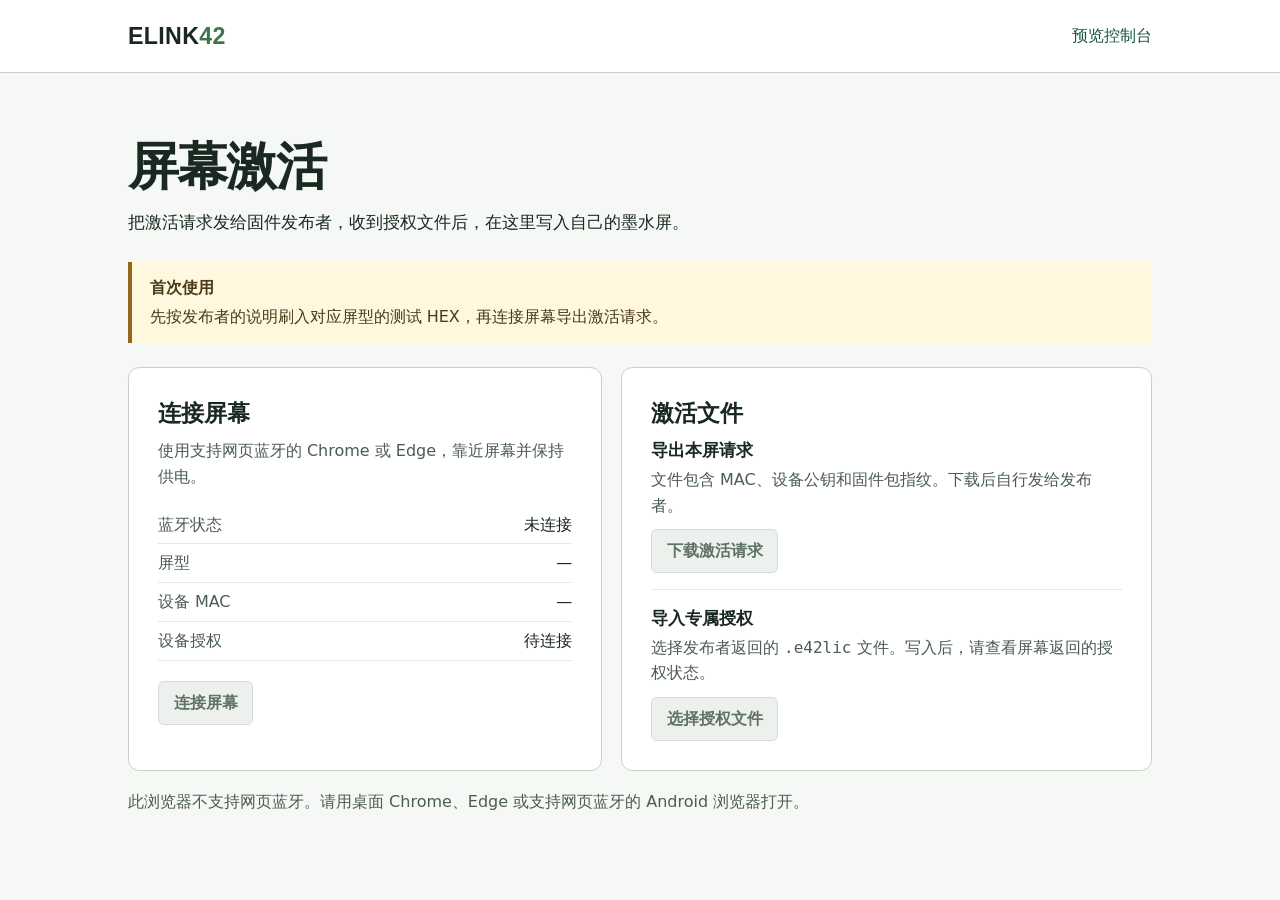
==== index.html @ db6c43c7 "Publish ELINK42 web activation and display console" ====
<!doctype html>
<html lang="zh-CN">
<head>
  <meta charset="utf-8">
  <meta name="viewport" content="width=device-width,initial-scale=1">
  <meta http-equiv="Content-Security-Policy" content="default-src 'self'; script-src 'self'; style-src 'self'; img-src 'self' data:; connect-src 'self'; object-src 'none'; base-uri 'none'; form-action 'none'">
  <meta name="referrer" content="no-referrer">
  <meta name="description" content="为自购 ELINK42 墨水屏导出激活请求、导入专属授权，并进入屏幕控制台。">
  <title>ELINK42 · 屏幕激活</title>
  <link rel="icon" href="data:,">
  <link rel="stylesheet" href="portal.css">
  <script src="activation.js" defer></script>
  <script src="console/protocol.js" defer></script>
  <script src="portal.js" defer></script>
</head>
<body>
  <header><div class="wrap bar"><a class="brand" href="./">ELINK<span>42</span></a>
    <nav aria-label="站点导航"><a href="console/">预览控制台</a></nav>
  </div></header>
  <main class="wrap">
    <h1>屏幕激活</h1>
    <p class="intro">把激活请求发给固件发布者，收到授权文件后，在这里写入自己的墨水屏。</p>
    <aside class="release"><strong>首次使用</strong><p>先按发布者的说明刷入对应屏型的测试 HEX，再连接屏幕导出激活请求。</p></aside>
    <div class="panels">
      <section aria-labelledby="device-heading"><h2 id="device-heading">连接屏幕</h2>
        <p>使用支持网页蓝牙的 Chrome 或 Edge，靠近屏幕并保持供电。</p>
        <dl><div><dt>蓝牙状态</dt><dd id="connection">未连接</dd></div>
          <div><dt>屏型</dt><dd id="model">—</dd></div>
          <div><dt>设备 MAC</dt><dd id="mac">—</dd></div>
          <div><dt>设备授权</dt><dd id="state">待连接</dd></div></dl>
        <div class="actions"><button id="connect" type="button" class="primary" disabled>连接屏幕</button>
          <button id="disconnect" type="button" hidden>断开</button>
          <button id="refresh" type="button" hidden>重读状态</button></div>
      </section>
      <section aria-labelledby="auth-heading"><h2 id="auth-heading">激活文件</h2>
        <div class="step"><h3>导出本屏请求</h3><p>文件包含 MAC、设备公钥和固件包指纹。下载后自行发给发布者。</p>
          <button id="export" type="button" disabled>下载激活请求</button></div>
        <div class="step"><h3>导入专属授权</h3><p>选择发布者返回的 <code>.e42lic</code> 文件。写入后，请查看屏幕返回的授权状态。</p>
          <input id="license" type="file" accept=".e42lic" hidden>
          <button id="import" type="button" disabled>选择授权文件</button></div>
      </section>
    </div>
    <div class="feedback" role="status" aria-live="polite" aria-atomic="true"><p id="message">等待连接屏幕。</p>
      <a id="continue" class="enter" href="console/" hidden>进入屏幕控制台</a></div>
    <noscript>请启用 JavaScript 以连接屏幕。</noscript>
  </main>
</body>
</html>
---- portal.css ----
:root{color-scheme:light;--ink:#192820;--muted:#4b5c51;--line:#c6d2c7;--green:#18543c;font:16px/1.6 "Microsoft YaHei",system-ui,sans-serif;color:var(--ink);background:#f5f8f5}
*{box-sizing:border-box}body{margin:0}.wrap{width:min(100% - 2.5rem,64rem);margin-inline:auto}header{background:white;border-bottom:1px solid var(--line)}
.bar,nav,.actions{display:flex;align-items:center;gap:1rem;flex-wrap:wrap}.bar{justify-content:space-between;min-height:4.5rem}
a{color:var(--green);text-underline-offset:.18em}nav a,.brand{text-decoration:none}nav a:hover,.brand:hover{text-decoration:underline}
.brand{font:700 1.45rem/1.15 "Arial",sans-serif;letter-spacing:.015em;color:var(--ink)}.brand span{color:#3c754e}
main{padding-block:clamp(2rem,5vw,4rem)}h1,h2,h3,p{margin:0}h1{font-size:clamp(2.1rem,5vw,3.2rem);line-height:1.15;letter-spacing:-.035em}
.intro{margin:.8rem 0 1.6rem;font-size:1.07rem}.release{background:#fff7de;border-left:4px solid #92671b;padding:.85rem 1.1rem;margin-bottom:1.5rem;color:#4b3a18}.release p{margin-top:.18rem}
.panels{display:grid;grid-template-columns:1fr 1.12fr;gap:1.2rem}.panels section{background:white;border:1px solid var(--line);border-radius:.7rem;padding:clamp(1.2rem,3vw,1.8rem)}
h2{font-size:1.45rem;line-height:1.35;margin-bottom:.65rem}section p{color:var(--muted)}h3{font-size:1.05rem;line-height:1.5}
dl{margin:1rem 0 1.3rem}dl div{display:flex;justify-content:space-between;gap:1rem;padding:.38rem 0;border-bottom:1px solid #e3eae4}dt{color:var(--muted)}dd{margin:0;text-align:right;overflow-wrap:anywhere;font-variant-numeric:tabular-nums}
.step+.step{margin-top:1rem;padding-top:1rem;border-top:1px solid #e3eae4}.step p{margin:.22rem 0 .68rem}
button,.enter{font:inherit;font-weight:600;line-height:1.4;border:1px solid #789481;border-radius:.36rem;background:white;color:var(--green);padding:.56rem .92rem;min-height:2.75rem;cursor:pointer}
button:hover:enabled{background:#edf5ed}.primary,.enter{background:var(--green);border-color:var(--green);color:white}.primary:hover:enabled,.enter:hover{background:#103b2a}
button:disabled{cursor:not-allowed;color:#607166;background:#edf1ed;border-color:#d4ddd6}.actions{gap:.5rem}:focus-visible{outline:3px solid #9b6820;outline-offset:3px}
.feedback{margin-top:1.15rem;color:var(--muted)}.feedback .error{color:#982c27}.enter{display:inline-block;margin-top:.5rem;text-decoration:none}[hidden]{display:none!important}
@media(max-width:42rem){.panels{grid-template-columns:1fr}.wrap{width:min(100% - 1.5rem,64rem)}.bar{min-height:3.8rem}nav{gap:.8rem}}
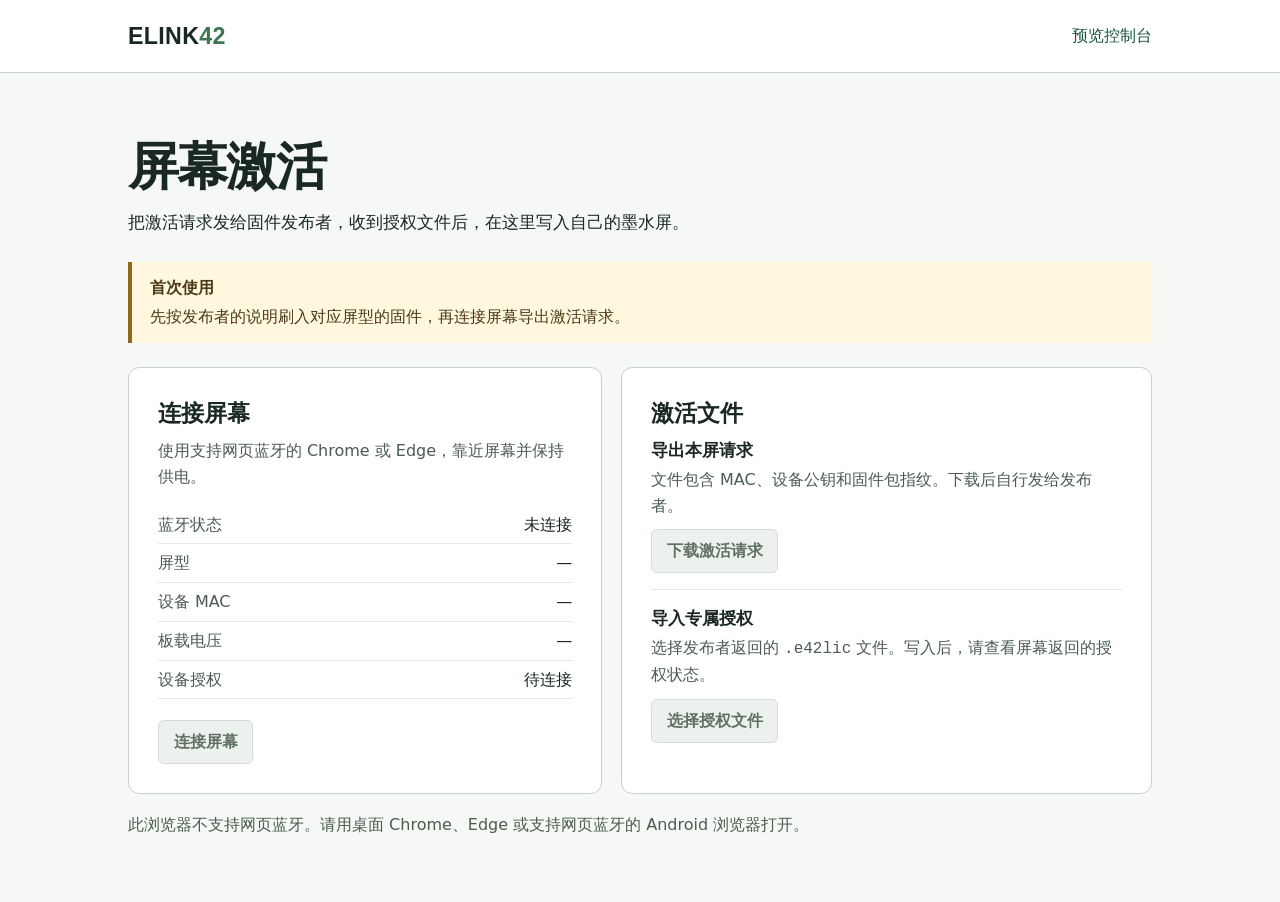
==== commit c85f4e9d: "Report measured activation power and route screens to their control firmware" ====
--- a/index.html
+++ b/index.html
@@ -1,48 +1,49 @@
-<!doctype html>
-<html lang="zh-CN">
-<head>
-  <meta charset="utf-8">
-  <meta name="viewport" content="width=device-width,initial-scale=1">
-  <meta http-equiv="Content-Security-Policy" content="default-src 'self'; script-src 'self'; style-src 'self'; img-src 'self' data:; connect-src 'self'; object-src 'none'; base-uri 'none'; form-action 'none'">
-  <meta name="referrer" content="no-referrer">
-  <meta name="description" content="为自购 ELINK42 墨水屏导出激活请求、导入专属授权，并进入屏幕控制台。">
-  <title>ELINK42 · 屏幕激活</title>
-  <link rel="icon" href="data:,">
-  <link rel="stylesheet" href="portal.css">
-  <script src="activation.js" defer></script>
-  <script src="console/protocol.js" defer></script>
-  <script src="portal.js" defer></script>
-</head>
-<body>
-  <header><div class="wrap bar"><a class="brand" href="./">ELINK<span>42</span></a>
-    <nav aria-label="站点导航"><a href="console/">预览控制台</a></nav>
-  </div></header>
-  <main class="wrap">
-    <h1>屏幕激活</h1>
-    <p class="intro">把激活请求发给固件发布者，收到授权文件后，在这里写入自己的墨水屏。</p>
-    <aside class="release"><strong>首次使用</strong><p>先按发布者的说明刷入对应屏型的测试 HEX，再连接屏幕导出激活请求。</p></aside>
-    <div class="panels">
-      <section aria-labelledby="device-heading"><h2 id="device-heading">连接屏幕</h2>
-        <p>使用支持网页蓝牙的 Chrome 或 Edge，靠近屏幕并保持供电。</p>
-        <dl><div><dt>蓝牙状态</dt><dd id="connection">未连接</dd></div>
-          <div><dt>屏型</dt><dd id="model">—</dd></div>
-          <div><dt>设备 MAC</dt><dd id="mac">—</dd></div>
-          <div><dt>设备授权</dt><dd id="state">待连接</dd></div></dl>
-        <div class="actions"><button id="connect" type="button" class="primary" disabled>连接屏幕</button>
-          <button id="disconnect" type="button" hidden>断开</button>
-          <button id="refresh" type="button" hidden>重读状态</button></div>
-      </section>
-      <section aria-labelledby="auth-heading"><h2 id="auth-heading">激活文件</h2>
-        <div class="step"><h3>导出本屏请求</h3><p>文件包含 MAC、设备公钥和固件包指纹。下载后自行发给发布者。</p>
-          <button id="export" type="button" disabled>下载激活请求</button></div>
-        <div class="step"><h3>导入专属授权</h3><p>选择发布者返回的 <code>.e42lic</code> 文件。写入后，请查看屏幕返回的授权状态。</p>
-          <input id="license" type="file" accept=".e42lic" hidden>
-          <button id="import" type="button" disabled>选择授权文件</button></div>
-      </section>
-    </div>
-    <div class="feedback" role="status" aria-live="polite" aria-atomic="true"><p id="message">等待连接屏幕。</p>
-      <a id="continue" class="enter" href="console/" hidden>进入屏幕控制台</a></div>
-    <noscript>请启用 JavaScript 以连接屏幕。</noscript>
-  </main>
-</body>
-</html>
+<!doctype html>
+<html lang="zh-CN">
+<head>
+  <meta charset="utf-8">
+  <meta name="viewport" content="width=device-width,initial-scale=1">
+  <meta http-equiv="Content-Security-Policy" content="default-src 'self'; script-src 'self'; style-src 'self'; img-src 'self' data:; connect-src 'self'; object-src 'none'; base-uri 'none'; form-action 'none'">
+  <meta name="referrer" content="no-referrer">
+  <meta name="description" content="为自购 ELINK42 墨水屏导出激活请求、导入专属授权，并进入屏幕控制台。">
+  <title>ELINK42 · 屏幕激活</title>
+  <link rel="icon" href="data:,">
+  <link rel="stylesheet" href="portal.css">
+  <script src="activation.js" defer></script>
+  <script src="console/protocol.js" defer></script>
+  <script src="portal.js" defer></script>
+</head>
+<body>
+  <header><div class="wrap bar"><a class="brand" href="./">ELINK<span>42</span></a>
+    <nav aria-label="站点导航"><a href="console/">预览控制台</a></nav>
+  </div></header>
+  <main class="wrap">
+    <h1>屏幕激活</h1>
+    <p class="intro">把激活请求发给固件发布者，收到授权文件后，在这里写入自己的墨水屏。</p>
+    <aside class="release"><strong>首次使用</strong><p>先按发布者的说明刷入对应屏型的固件，再连接屏幕导出激活请求。</p></aside>
+    <div class="panels">
+      <section aria-labelledby="device-heading"><h2 id="device-heading">连接屏幕</h2>
+        <p>使用支持网页蓝牙的 Chrome 或 Edge，靠近屏幕并保持供电。</p>
+        <dl><div><dt>蓝牙状态</dt><dd id="connection">未连接</dd></div>
+          <div><dt>屏型</dt><dd id="model">—</dd></div>
+          <div><dt>设备 MAC</dt><dd id="mac">—</dd></div>
+          <div><dt>板载电压</dt><dd id="voltage">—</dd></div>
+          <div><dt>设备授权</dt><dd id="state">待连接</dd></div></dl>
+        <div class="actions"><button id="connect" type="button" class="primary" disabled>连接屏幕</button>
+          <button id="disconnect" type="button" hidden>断开</button>
+          <button id="refresh" type="button" hidden>重读状态</button></div>
+      </section>
+      <section aria-labelledby="auth-heading"><h2 id="auth-heading">激活文件</h2>
+        <div class="step"><h3>导出本屏请求</h3><p>文件包含 MAC、设备公钥和固件包指纹。下载后自行发给发布者。</p>
+          <button id="export" type="button" disabled>下载激活请求</button></div>
+        <div class="step"><h3>导入专属授权</h3><p>选择发布者返回的 <code>.e42lic</code> 文件。写入后，请查看屏幕返回的授权状态。</p>
+          <input id="license" type="file" accept=".e42lic" hidden>
+          <button id="import" type="button" disabled>选择授权文件</button></div>
+      </section>
+    </div>
+    <div class="feedback" role="status" aria-live="polite" aria-atomic="true"><p id="message">等待连接屏幕。</p>
+      <a id="continue" class="enter" href="console/" hidden>进入屏幕控制台</a></div>
+    <noscript>请启用 JavaScript 以连接屏幕。</noscript>
+  </main>
+</body>
+</html>
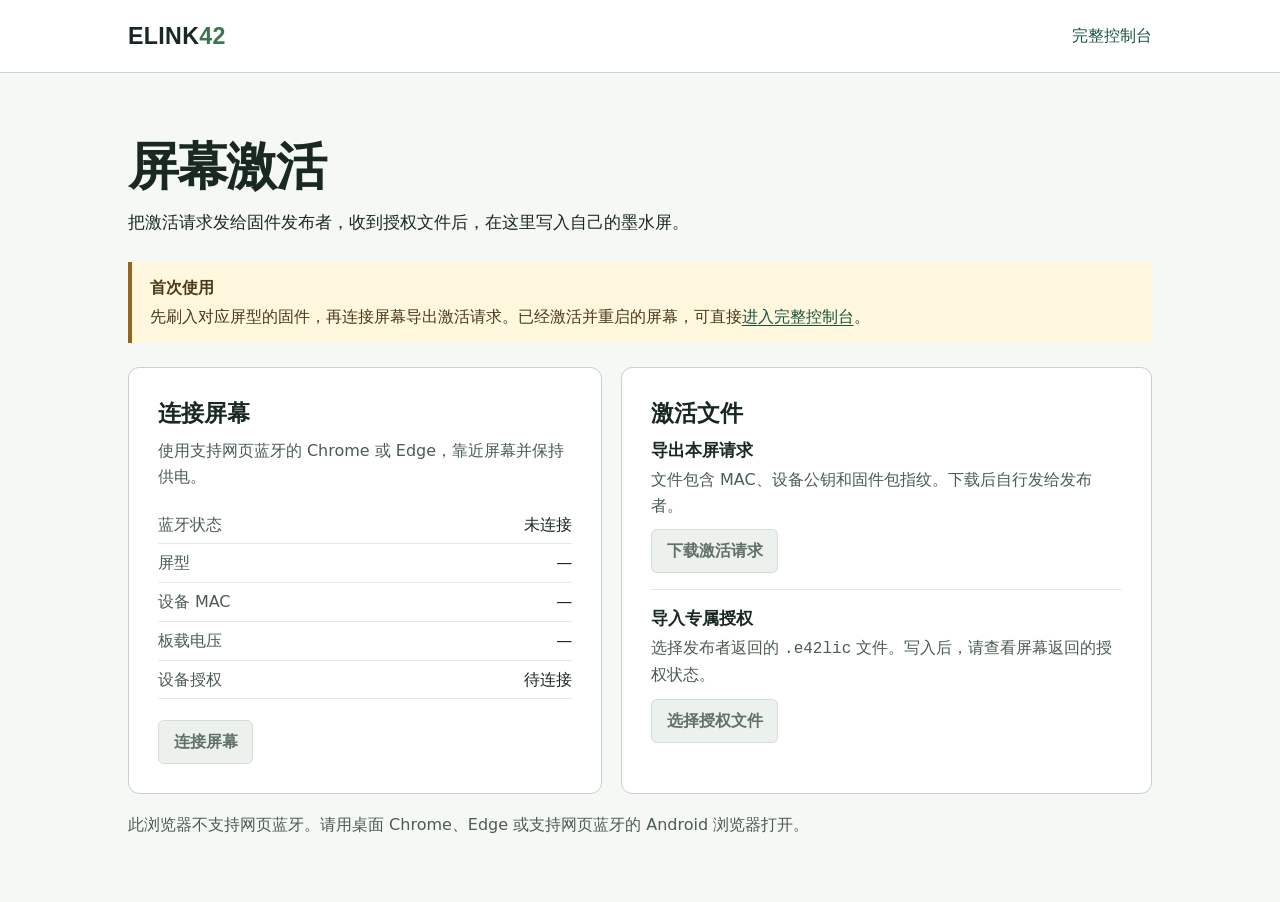
==== commit 0ee9dc48: "Keep the full console link visible after activation and power cycling" ====
--- a/index.html
+++ b/index.html
@@ -8,19 +8,25 @@
   <meta name="description" content="为自购 ELINK42 墨水屏导出激活请求、导入专属授权，并进入屏幕控制台。">
   <title>ELINK42 · 屏幕激活</title>
   <link rel="icon" href="data:,">
-  <link rel="stylesheet" href="portal.css">
+  <link rel="stylesheet" href="portal.css?v=36a05bcedac6">
   <script src="activation.js" defer></script>
   <script src="console/protocol.js" defer></script>
-  <script src="portal.js" defer></script>
+  <script src="portal.js?v=2fc4936b6fe9" defer></script>
 </head>
 <body>
   <header><div class="wrap bar"><a class="brand" href="./">ELINK<span>42</span></a>
-    <nav aria-label="站点导航"><a href="console/">预览控制台</a></nav>
+    <nav aria-label="站点导航"><a href="console/">完整控制台</a></nav>
   </div></header>
   <main class="wrap">
     <h1>屏幕激活</h1>
     <p class="intro">把激活请求发给固件发布者，收到授权文件后，在这里写入自己的墨水屏。</p>
-    <aside class="release"><strong>首次使用</strong><p>先按发布者的说明刷入对应屏型的固件，再连接屏幕导出激活请求。</p></aside>
+    <aside class="release" id="first-use"><strong>首次使用</strong><p>先刷入对应屏型的固件，再连接屏幕导出激活请求。已经激活并重启的屏幕，可直接<a href="console/">进入完整控制台</a>。</p></aside>
+    <section id="next-step" class="next-step" aria-labelledby="next-title" hidden>
+      <h2 id="next-title" tabindex="-1">激活成功</h2>
+      <p id="restart-step"><strong>先给屏幕断电重启。</strong>取下电池，再装回去；使用 USB 供电时，拔掉电源再接上。首次启动会安装控制程序，请保持供电。</p>
+      <p>在完整控制台点击「连接屏幕」，选择刚激活的这块屏，即可配置日历或发送图片。</p>
+      <a id="continue" class="enter" href="console/" hidden>打开完整控制台</a>
+    </section>
     <div class="panels">
       <section aria-labelledby="device-heading"><h2 id="device-heading">连接屏幕</h2>
         <p>使用支持网页蓝牙的 Chrome 或 Edge，靠近屏幕并保持供电。</p>
@@ -41,8 +47,7 @@
           <button id="import" type="button" disabled>选择授权文件</button></div>
       </section>
     </div>
-    <div class="feedback" role="status" aria-live="polite" aria-atomic="true"><p id="message">等待连接屏幕。</p>
-      <a id="continue" class="enter" href="console/" hidden>进入屏幕控制台</a></div>
+    <div class="feedback" role="status" aria-live="polite" aria-atomic="true"><p id="message">等待连接屏幕。</p></div>
     <noscript>请启用 JavaScript 以连接屏幕。</noscript>
   </main>
 </body>
--- a/portal.css
+++ b/portal.css
@@ -1,16 +1,18 @@
-:root{color-scheme:light;--ink:#192820;--muted:#4b5c51;--line:#c6d2c7;--green:#18543c;font:16px/1.6 "Microsoft YaHei",system-ui,sans-serif;color:var(--ink);background:#f5f8f5}
-*{box-sizing:border-box}body{margin:0}.wrap{width:min(100% - 2.5rem,64rem);margin-inline:auto}header{background:white;border-bottom:1px solid var(--line)}
-.bar,nav,.actions{display:flex;align-items:center;gap:1rem;flex-wrap:wrap}.bar{justify-content:space-between;min-height:4.5rem}
-a{color:var(--green);text-underline-offset:.18em}nav a,.brand{text-decoration:none}nav a:hover,.brand:hover{text-decoration:underline}
-.brand{font:700 1.45rem/1.15 "Arial",sans-serif;letter-spacing:.015em;color:var(--ink)}.brand span{color:#3c754e}
-main{padding-block:clamp(2rem,5vw,4rem)}h1,h2,h3,p{margin:0}h1{font-size:clamp(2.1rem,5vw,3.2rem);line-height:1.15;letter-spacing:-.035em}
-.intro{margin:.8rem 0 1.6rem;font-size:1.07rem}.release{background:#fff7de;border-left:4px solid #92671b;padding:.85rem 1.1rem;margin-bottom:1.5rem;color:#4b3a18}.release p{margin-top:.18rem}
-.panels{display:grid;grid-template-columns:1fr 1.12fr;gap:1.2rem}.panels section{background:white;border:1px solid var(--line);border-radius:.7rem;padding:clamp(1.2rem,3vw,1.8rem)}
-h2{font-size:1.45rem;line-height:1.35;margin-bottom:.65rem}section p{color:var(--muted)}h3{font-size:1.05rem;line-height:1.5}
-dl{margin:1rem 0 1.3rem}dl div{display:flex;justify-content:space-between;gap:1rem;padding:.38rem 0;border-bottom:1px solid #e3eae4}dt{color:var(--muted)}dd{margin:0;text-align:right;overflow-wrap:anywhere;font-variant-numeric:tabular-nums}
-.step+.step{margin-top:1rem;padding-top:1rem;border-top:1px solid #e3eae4}.step p{margin:.22rem 0 .68rem}
-button,.enter{font:inherit;font-weight:600;line-height:1.4;border:1px solid #789481;border-radius:.36rem;background:white;color:var(--green);padding:.56rem .92rem;min-height:2.75rem;cursor:pointer}
-button:hover:enabled{background:#edf5ed}.primary,.enter{background:var(--green);border-color:var(--green);color:white}.primary:hover:enabled,.enter:hover{background:#103b2a}
-button:disabled{cursor:not-allowed;color:#607166;background:#edf1ed;border-color:#d4ddd6}.actions{gap:.5rem}:focus-visible{outline:3px solid #9b6820;outline-offset:3px}
-.feedback{margin-top:1.15rem;color:var(--muted)}.feedback .error{color:#982c27}.enter{display:inline-block;margin-top:.5rem;text-decoration:none}[hidden]{display:none!important}
-@media(max-width:42rem){.panels{grid-template-columns:1fr}.wrap{width:min(100% - 1.5rem,64rem)}.bar{min-height:3.8rem}nav{gap:.8rem}}
+:root{color-scheme:light;--ink:#192820;--muted:#4b5c51;--line:#c6d2c7;--green:#18543c;font:16px/1.6 "Microsoft YaHei",system-ui,sans-serif;color:var(--ink);background:#f5f8f5}
+*{box-sizing:border-box}body{margin:0}.wrap{width:min(100% - 2.5rem,64rem);margin-inline:auto}header{background:white;border-bottom:1px solid var(--line)}
+.bar,nav,.actions{display:flex;align-items:center;gap:1rem;flex-wrap:wrap}.bar{justify-content:space-between;min-height:4.5rem}
+a{color:var(--green);text-underline-offset:.18em}nav a,.brand{text-decoration:none}nav a:hover,.brand:hover{text-decoration:underline}
+.brand{font:700 1.45rem/1.15 "Arial",sans-serif;letter-spacing:.015em;color:var(--ink)}.brand span{color:#3c754e}
+main{padding-block:clamp(2rem,5vw,4rem)}h1,h2,h3,p{margin:0}h1{font-size:clamp(2.1rem,5vw,3.2rem);line-height:1.15;letter-spacing:-.035em}
+.intro{margin:.8rem 0 1.6rem;font-size:1.07rem}.release{background:#fff7de;border-left:4px solid #92671b;padding:.85rem 1.1rem;margin-bottom:1.5rem;color:#4b3a18}.release p{margin-top:.18rem}
+.panels{display:grid;grid-template-columns:1fr 1.12fr;gap:1.2rem}.panels section{background:white;border:1px solid var(--line);border-radius:.7rem;padding:clamp(1.2rem,3vw,1.8rem)}
+h2{font-size:1.45rem;line-height:1.35;margin-bottom:.65rem}section p{color:var(--muted)}h3{font-size:1.05rem;line-height:1.5}
+dl{margin:1rem 0 1.3rem}dl div{display:flex;justify-content:space-between;gap:1rem;padding:.38rem 0;border-bottom:1px solid #e3eae4}dt{color:var(--muted)}dd{margin:0;text-align:right;overflow-wrap:anywhere;font-variant-numeric:tabular-nums}
+.step+.step{margin-top:1rem;padding-top:1rem;border-top:1px solid #e3eae4}.step p{margin:.22rem 0 .68rem}
+button,.enter{font:inherit;font-weight:600;line-height:1.4;border:1px solid #789481;border-radius:.36rem;background:white;color:var(--green);padding:.56rem .92rem;min-height:2.75rem;cursor:pointer}
+button:hover:enabled{background:#edf5ed}.primary,.enter{background:var(--green);border-color:var(--green);color:white}.primary:hover:enabled,.enter:hover{background:#103b2a}
+button:disabled{cursor:not-allowed;color:#607166;background:#edf1ed;border-color:#d4ddd6}.actions{gap:.5rem}:focus-visible{outline:3px solid #9b6820;outline-offset:3px}
+.feedback{margin-top:1.15rem;color:var(--muted)}.feedback .error{color:#982c27}.enter{display:inline-block;margin-top:.5rem;text-decoration:none}[hidden]{display:none!important}
+.next-step{background:#e8f4eb;border:1px solid #a7c5ac;border-left:5px solid var(--green);border-radius:.45rem;padding:1rem 1.25rem;margin-bottom:1.5rem}
+.next-step h2{color:var(--green);margin-bottom:.4rem}.next-step p{color:var(--ink);margin:.35rem 0}.next-step .enter{margin-top:.65rem}
+@media(max-width:42rem){.panels{grid-template-columns:1fr}.wrap{width:min(100% - 1.5rem,64rem)}.bar{min-height:3.8rem}nav{gap:.8rem}}
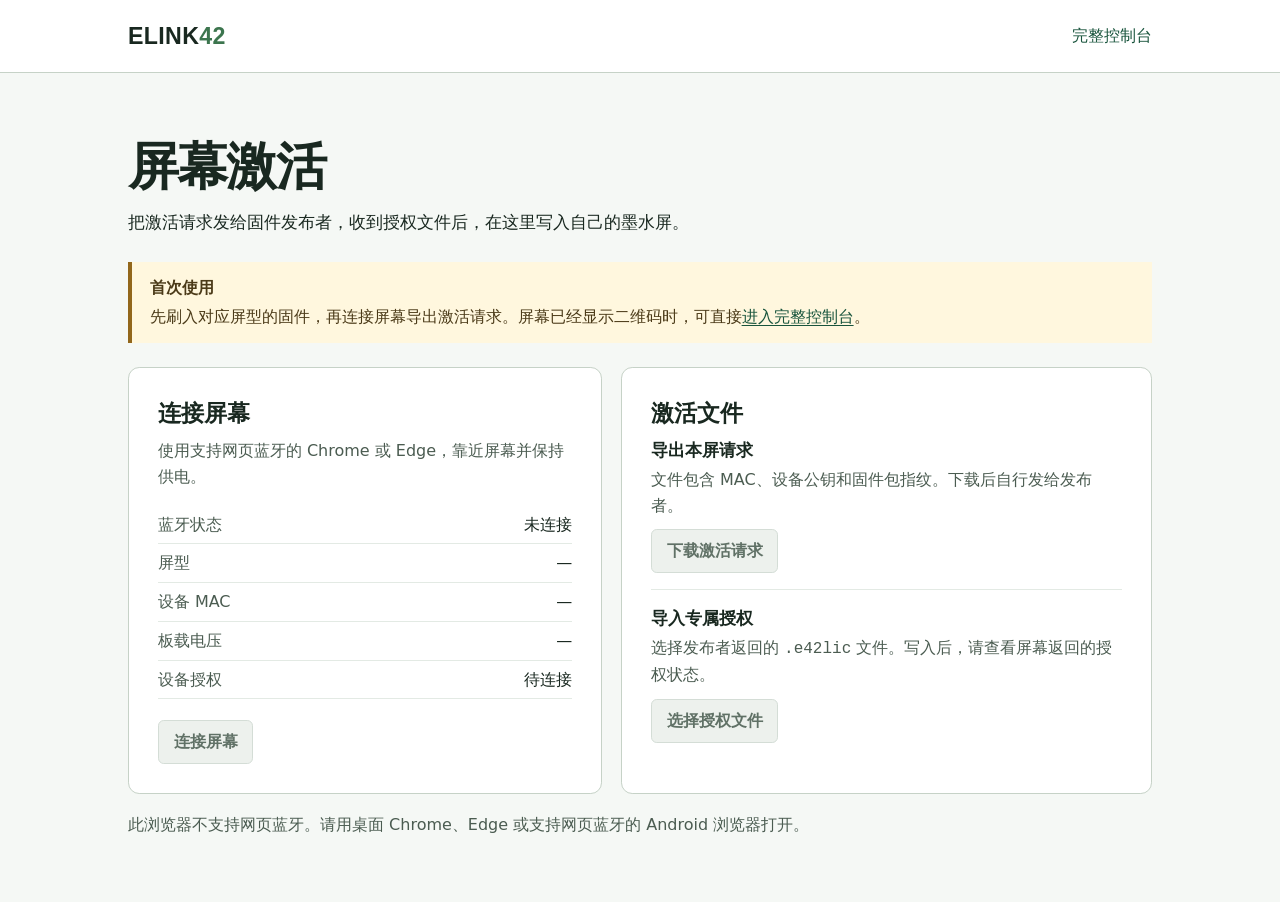
==== commit fc016c0c: "Guide newly activated screens directly to their QR home" ====
--- a/index.html
+++ b/index.html
@@ -9,9 +9,9 @@
   <title>ELINK42 · 屏幕激活</title>
   <link rel="icon" href="data:,">
   <link rel="stylesheet" href="portal.css?v=36a05bcedac6">
-  <script src="activation.js" defer></script>
+  <script src="activation.js?v=31120ac9d671" defer></script>
   <script src="console/protocol.js" defer></script>
-  <script src="portal.js?v=2fc4936b6fe9" defer></script>
+  <script src="portal.js?v=ec9e733bd6da" defer></script>
 </head>
 <body>
   <header><div class="wrap bar"><a class="brand" href="./">ELINK<span>42</span></a>
@@ -20,9 +20,10 @@
   <main class="wrap">
     <h1>屏幕激活</h1>
     <p class="intro">把激活请求发给固件发布者，收到授权文件后，在这里写入自己的墨水屏。</p>
-    <aside class="release" id="first-use"><strong>首次使用</strong><p>先刷入对应屏型的固件，再连接屏幕导出激活请求。已经激活并重启的屏幕，可直接<a href="console/">进入完整控制台</a>。</p></aside>
+    <aside class="release" id="first-use"><strong>首次使用</strong><p>先刷入对应屏型的固件，再连接屏幕导出激活请求。屏幕已经显示二维码时，可直接<a href="console/">进入完整控制台</a>。</p></aside>
     <section id="next-step" class="next-step" aria-labelledby="next-title" hidden>
       <h2 id="next-title" tabindex="-1">激活成功</h2>
+      <p id="auto-step" hidden><strong>请保持供电，等屏幕显示二维码。</strong>首次启动会安装控制程序，蓝牙会短暂断开。二维码出现后，扫码或点下方按钮即可配置。</p>
       <p id="restart-step"><strong>先给屏幕断电重启。</strong>取下电池，再装回去；使用 USB 供电时，拔掉电源再接上。首次启动会安装控制程序，请保持供电。</p>
       <p>在完整控制台点击「连接屏幕」，选择刚激活的这块屏，即可配置日历或发送图片。</p>
       <a id="continue" class="enter" href="console/" hidden>打开完整控制台</a>
